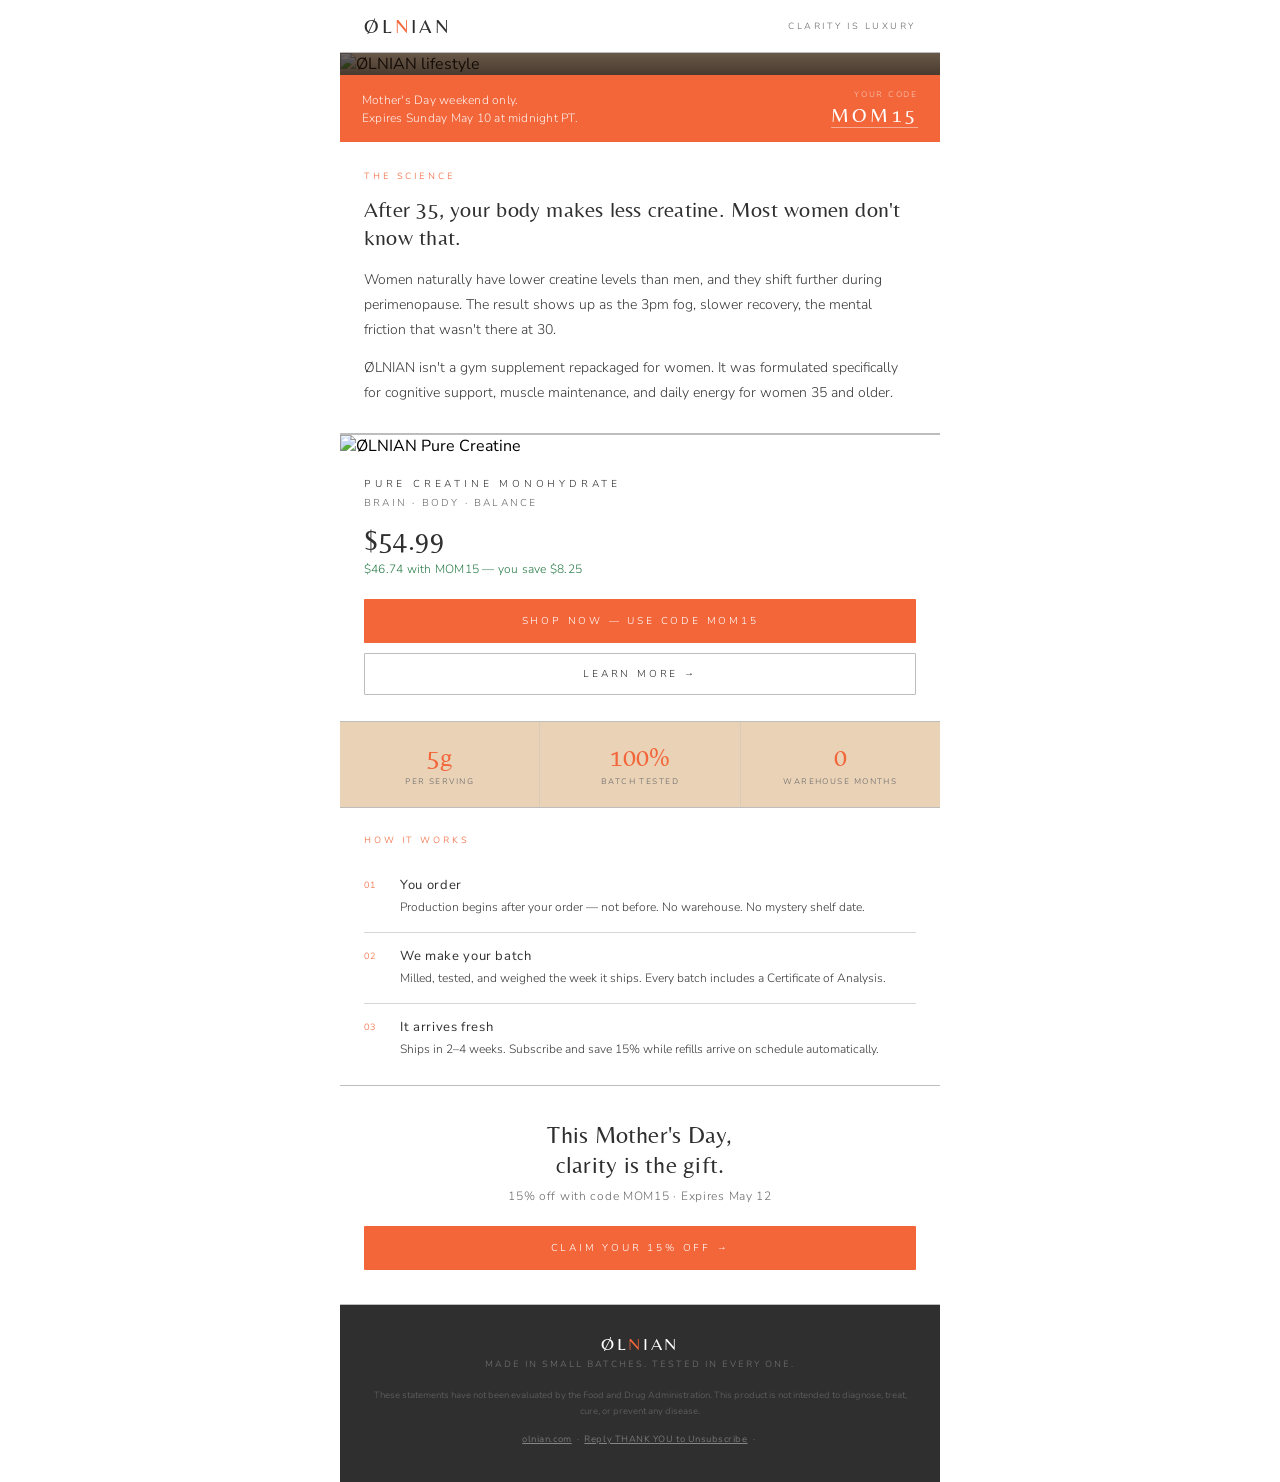
==== olnian-mothers-day-email.html @ 3421213a "Add multi-draft email editor app shell Graduates the single-file Mother's Day email editor into a lo" ====
<!doctype html>
<html lang="en">
<head>
<meta charset="utf-8">
<meta name="viewport" content="width=device-width,initial-scale=1">
<title>ØLNIAN — Mother's Day email (source)</title>
<link rel="preconnect" href="https://fonts.googleapis.com">
<link href="https://fonts.googleapis.com/css2?family=Belleza&family=Nunito+Sans:wght@300;400&display=swap" rel="stylesheet">
<style>
    @import url('https://fonts.googleapis.com/css2?family=Belleza&family=Nunito+Sans:wght@300;400&display=swap');

    body,
    table,
    td,
    a {
        -webkit-text-size-adjust: 100%;
        -ms-text-size-adjust: 100%;
        margin: 0;
        padding: 0;
    }

    #email-root {
        max-width: 600px;
        margin: 0 auto;
        background: #FFFFFF;
        font-family: 'Nunito Sans', 'Helvetica Neue', Arial, sans-serif;
    }

    .ef-header {
        padding: 16px 24px;
        display: flex;
        justify-content: space-between;
        align-items: center;
        background: #FFFFFF;
        border-bottom: 1px solid #BDBDBD;
    }

    .ef-wordmark {
        font-family: 'Belleza', Georgia, serif;
        font-size: 20px;
        letter-spacing: 0.14em;
        color: #2F2F2F;
        text-transform: uppercase;
        line-height: 1;
    }

    .ef-wordmark-accent {
        color: #F2663A;
    }

    .ef-tagline {
        font-family: 'Nunito Sans', sans-serif;
        font-weight: 300;
        font-size: 9px;
        letter-spacing: 0.28em;
        text-transform: uppercase;
        color: #6B6B6B;
    }

    .ef-hero-wrap {
        position: relative;
        width: 100%;
        background: #EAD2B7;
        overflow: hidden;
    }

    .ef-hero-img {
        width: 100%;
        display: block;
        object-fit: cover;
    }

    .ef-hero-overlay {
        position: absolute;
        bottom: 0;
        left: 0;
        right: 0;
        background: linear-gradient(to top, rgba(28, 16, 8, 0.78) 0%, rgba(28, 16, 8, 0.1) 58%, transparent 100%);
        padding: 32px 24px 22px;
    }

    .ef-hero-kicker {
        font-family: 'Nunito Sans', sans-serif;
        font-weight: 300;
        font-size: 9px;
        letter-spacing: 0.28em;
        text-transform: uppercase;
        color: rgba(255, 255, 255, 0.65);
        margin: 0 0 8px;
    }

    .ef-hero-headline {
        font-family: 'Belleza', Georgia, serif;
        font-size: 26px;
        font-weight: 400;
        line-height: 1.2;
        color: #FFFFFF;
        margin: 0;
        letter-spacing: 0.01em;
    }

    .ef-promo {
        background: #F2663A;
        padding: 14px 22px;
        display: flex;
        align-items: center;
        justify-content: space-between;
        gap: 12px;
    }

    .ef-promo-left {
        font-family: 'Nunito Sans', sans-serif;
        font-weight: 300;
        font-size: 12px;
        color: rgba(255, 255, 255, 0.9);
        margin: 0;
        line-height: 1.5;
        letter-spacing: 0.02em;
    }

    .ef-promo-code-wrap {
        display: flex;
        flex-direction: column;
        align-items: flex-end;
        flex-shrink: 0;
    }

    .ef-promo-code-label {
        font-family: 'Nunito Sans', sans-serif;
        font-weight: 300;
        font-size: 8px;
        letter-spacing: 0.22em;
        text-transform: uppercase;
        color: rgba(255, 255, 255, 0.62);
        margin-bottom: 3px;
    }

    .ef-promo-code {
        font-family: 'Belleza', Georgia, serif;
        font-size: 20px;
        letter-spacing: 0.16em;
        color: #FFFFFF;
        text-transform: uppercase;
        border-bottom: 1px solid rgba(255, 255, 255, 0.45);
        padding-bottom: 1px;
    }

    .ef-body {
        padding: 28px 24px;
        background: #FFFFFF;
        border-bottom: 1px solid #BDBDBD;
    }

    .ef-eyebrow {
        font-family: 'Nunito Sans', sans-serif;
        font-weight: 300;
        font-size: 9px;
        letter-spacing: 0.32em;
        text-transform: uppercase;
        color: #F2663A;
        margin: 0 0 14px;
    }

    .ef-h2 {
        font-family: 'Belleza', Georgia, serif;
        font-size: 22px;
        font-weight: 400;
        line-height: 1.25;
        color: #2F2F2F;
        margin: 0 0 16px;
        letter-spacing: 0.01em;
    }

    .ef-p {
        font-family: 'Nunito Sans', sans-serif;
        font-weight: 300;
        font-size: 14px;
        line-height: 1.8;
        color: #3A3A3A;
        margin: 0 0 12px;
    }

    .ef-p:last-child {
        margin-bottom: 0;
    }

    .ef-product {
        border-top: 1px solid #BDBDBD;
        border-bottom: 1px solid #BDBDBD;
        background: #FFFFFF;
    }

    .ef-product-img {
        width: 100%;
        display: block;
        object-fit: cover;
    }

    .ef-product-info {
        padding: 20px 24px 26px;
    }

    .ef-product-name {
        font-family: 'Nunito Sans', sans-serif;
        font-weight: 300;
        font-size: 10px;
        letter-spacing: 0.38em;
        text-transform: uppercase;
        color: #2F2F2F;
        margin: 0 0 5px;
    }

    .ef-product-desc {
        font-family: 'Nunito Sans', sans-serif;
        font-weight: 300;
        font-size: 10px;
        letter-spacing: 0.22em;
        text-transform: uppercase;
        color: #6B6B6B;
        margin: 0 0 14px;
    }

    .ef-product-price {
        font-family: 'Belleza', Georgia, serif;
        font-size: 28px;
        color: #2F2F2F;
        margin: 0 0 5px;
        letter-spacing: 0.02em;
    }

    .ef-product-sale {
        font-family: 'Nunito Sans', sans-serif;
        font-weight: 300;
        font-size: 12px;
        color: #277A46;
        margin: 0 0 22px;
        letter-spacing: 0.02em;
    }

    .ef-btn {
        display: block;
        width: 100%;
        background: #F2663A;
        color: #FFFFFF !important;
        text-decoration: none !important;
        text-align: center;
        padding: 15px 0;
        font-family: 'Nunito Sans', sans-serif;
        font-weight: 300;
        font-size: 10px;
        letter-spacing: 0.28em;
        text-transform: uppercase;
        border-radius: 1px;
        box-sizing: border-box;
    }

    .ef-btn-outline {
        display: block;
        width: 100%;
        background: transparent;
        color: #2F2F2F !important;
        text-decoration: none !important;
        text-align: center;
        padding: 13px 0;
        font-family: 'Nunito Sans', sans-serif;
        font-weight: 300;
        font-size: 10px;
        letter-spacing: 0.28em;
        text-transform: uppercase;
        border-radius: 1px;
        border: 1px solid #BDBDBD;
        margin-top: 10px;
        box-sizing: border-box;
    }

    .ef-stats {
        display: flex;
        background: #EAD2B7;
        border-bottom: 1px solid #BDBDBD;
    }

    .ef-stat {
        flex: 1;
        text-align: center;
        padding: 20px 8px;
        border-right: 1px solid rgba(189, 189, 189, 0.35);
    }

    .ef-stat:last-child {
        border-right: none;
    }

    .ef-stat-num {
        font-family: 'Belleza', Georgia, serif;
        font-size: 26px;
        color: #F2663A;
        margin: 0 0 4px;
    }

    .ef-stat-label {
        font-family: 'Nunito Sans', sans-serif;
        font-weight: 300;
        font-size: 8px;
        letter-spacing: 0.18em;
        text-transform: uppercase;
        color: #6B6B6B;
        margin: 0;
    }

    .ef-steps {
        background: #FFFFFF;
        padding: 26px 24px;
        border-bottom: 1px solid #BDBDBD;
    }

    .ef-step {
        display: flex;
        gap: 16px;
        padding: 14px 0;
        border-bottom: 1px solid #D6D6D6;
    }

    .ef-step:last-child {
        border-bottom: none;
        padding-bottom: 0;
    }

    .ef-step:first-child {
        padding-top: 0;
    }

    .ef-step-num {
        font-family: 'Nunito Sans', sans-serif;
        font-weight: 300;
        font-size: 9px;
        letter-spacing: 0.12em;
        color: #F2663A;
        min-width: 20px;
        padding-top: 3px;
    }

    .ef-step-title {
        font-family: 'Nunito Sans', sans-serif;
        font-weight: 400;
        font-size: 13px;
        letter-spacing: 0.05em;
        color: #2F2F2F;
        margin: 0 0 4px;
    }

    .ef-step-body {
        font-family: 'Nunito Sans', sans-serif;
        font-weight: 300;
        font-size: 12px;
        color: #3A3A3A;
        margin: 0;
        line-height: 1.65;
    }

    .ef-closing {
        padding: 34px 24px;
        text-align: center;
        background: #FFFFFF;
        border-bottom: 1px solid #BDBDBD;
    }

    .ef-closing-h {
        font-family: 'Belleza', Georgia, serif;
        font-size: 24px;
        font-weight: 400;
        margin: 0 0 8px;
        line-height: 1.25;
        color: #2F2F2F;
        letter-spacing: 0.01em;
    }

    .ef-closing-sub {
        font-family: 'Nunito Sans', sans-serif;
        font-weight: 300;
        font-size: 12px;
        color: #6B6B6B;
        margin: 0 0 22px;
        letter-spacing: 0.06em;
    }

    .ef-footer {
        background: #2F2F2F;
        padding: 28px 24px;
        text-align: center;
    }

    .ef-footer-wordmark {
        font-family: 'Belleza', Georgia, serif;
        font-size: 18px;
        letter-spacing: 0.14em;
        color: #FFFFFF;
        margin: 0 0 4px;
        text-transform: uppercase;
    }

    .ef-footer-wordmark .ef-wordmark-accent {
        color: #F2663A;
    }

    .ef-footer-tagline {
        font-family: 'Nunito Sans', sans-serif;
        font-weight: 300;
        font-size: 9px;
        letter-spacing: 0.22em;
        text-transform: uppercase;
        color: rgba(255, 255, 255, 0.32);
        margin: 0 0 18px;
    }

    .ef-disclaimer {
        font-family: 'Nunito Sans', sans-serif;
        font-weight: 300;
        font-size: 9px;
        color: rgba(255, 255, 255, 0.26);
        line-height: 1.7;
        margin: 0 0 14px;
    }

    .ef-footer-links {
        font-family: 'Nunito Sans', sans-serif;
        font-weight: 300;
        font-size: 9px;
        color: rgba(255, 255, 255, 0.32);
        letter-spacing: 0.06em;
    }

    .ef-footer-links a {
        color: rgba(255, 255, 255, 0.42);
        text-decoration: underline;
    }

    @media only screen and (max-width:480px) {
        .ef-hero-headline {
            font-size: 22px !important;
        }

        .ef-h2 {
            font-size: 19px !important;
        }

        .ef-closing-h {
            font-size: 20px !important;
        }

        .ef-promo {
            flex-direction: column !important;
            align-items: flex-start !important;
        }

        .ef-promo-code-wrap {
            align-items: flex-start !important;
        }
    }
</style>
</head>
<body>
<div id="email-root">

    <!-- HEADER -->
    <div class="ef-header">
        <span class="ef-wordmark">ØL<span class="ef-wordmark-accent">N</span>IAN</span>
        <span class="ef-tagline">Clarity is Luxury</span>
    </div>

    <!-- HERO -->
    <div class="ef-hero-wrap" id="hero-wrap">

        <img class="ef-hero-img" id="hero-img" src="https://cdn.shopify.com/s/files/1/0678/6239/6994/files/olnian-home3.png?v=1777952403" alt="ØLNIAN lifestyle" style="display: block;">
        <div class="ef-hero-overlay" id="hero-overlay" style="display: block;">
            <p class="ef-hero-kicker"><br></p>
            <h1 class="ef-hero-headline">The supplement doctors<br>wish they'd told you<br>about at 35.</h1>
        </div>
    </div>


    <!-- PROMO BAND -->
    <div class="ef-promo">
        <p class="ef-promo-left">Mother's Day weekend only.<br>Expires Sunday May 10 at midnight PT.</p>
        <div class="ef-promo-code-wrap">
            <span class="ef-promo-code-label">Your code</span>
            <span class="ef-promo-code">MOM15</span>
        </div>
    </div>

    <!-- BODY COPY -->
    <div class="ef-body">
        <p class="ef-eyebrow">The science</p>
        <h2 class="ef-h2">After 35, your body makes less creatine. Most women don't know that.</h2>
        <p class="ef-p">Women naturally have lower creatine levels than men, and they shift further during
            perimenopause. The result shows up as the 3pm fog, slower recovery, the mental friction that wasn't there at
            30.</p>
        <p class="ef-p">ØLNIAN isn't a gym supplement repackaged for women. It was formulated specifically for cognitive
            support, muscle maintenance, and daily energy for women 35 and older.</p>
    </div>

    <!-- PRODUCT -->
    <div class="ef-product">

        <img class="ef-product-img" id="product-img" src="https://cdn.shopify.com/s/files/1/0678/6239/6994/files/pdp-1-hero-white31.png?v=1777954914" alt="ØLNIAN Pure Creatine" style="display: block;">

        <div class="ef-product-info">
            <p class="ef-product-name">Pure Creatine Monohydrate</p>
            <p class="ef-product-desc">Brain · Body · Balance</p>
            <p class="ef-product-price">$54.99</p>
            <p class="ef-product-sale">$46.74 with MOM15 — you save $8.25</p>
            <a href="https://olnian.com/products/creatine" class="ef-btn">Shop now — use code MOM15</a>
            <a href="https://olnian.com/products/creatine" class="ef-btn-outline">Learn more →</a>
        </div>
    </div>

    <!-- STATS -->
    <div class="ef-stats">
        <div class="ef-stat">
            <p class="ef-stat-num">5g</p>
            <p class="ef-stat-label">Per serving</p>
        </div>
        <div class="ef-stat">
            <p class="ef-stat-num">100%</p>
            <p class="ef-stat-label">Batch tested</p>
        </div>
        <div class="ef-stat">
            <p class="ef-stat-num">0</p>
            <p class="ef-stat-label">Warehouse months</p>
        </div>
    </div>

    <!-- HOW IT WORKS -->
    <div class="ef-steps">
        <p class="ef-eyebrow" style="margin-bottom:16px;">How it works</p>
        <div class="ef-step">
            <span class="ef-step-num">01</span>
            <div>
                <p class="ef-step-title">You order</p>
                <p class="ef-step-body">Production begins after your order — not before. No warehouse. No mystery shelf
                    date.</p>
            </div>
        </div>
        <div class="ef-step">
            <span class="ef-step-num">02</span>
            <div>
                <p class="ef-step-title">We make your batch</p>
                <p class="ef-step-body">Milled, tested, and weighed the week it ships. Every batch includes a
                    Certificate of Analysis.</p>
            </div>
        </div>
        <div class="ef-step">
            <span class="ef-step-num">03</span>
            <div>
                <p class="ef-step-title">It arrives fresh</p>
                <p class="ef-step-body">Ships in 2–4 weeks. Subscribe and save 15% while refills arrive on schedule
                    automatically.</p>
            </div>
        </div>
    </div>

    <!-- CLOSING CTA -->
    <div class="ef-closing">
        <h2 class="ef-closing-h">This Mother's Day,<br>clarity is the gift.</h2>
        <p class="ef-closing-sub">15% off with code MOM15 · Expires May 12</p>
        <a href="https://olnian.com/products/creatine" class="ef-btn">Claim your 15% off →</a>
    </div>

    <!-- FOOTER -->
    <div class="ef-footer">
        <p class="ef-footer-wordmark">ØL<span class="ef-wordmark-accent">N</span>IAN</p>
        <p class="ef-footer-tagline">Made in small batches. Tested in every one.</p>
        <p class="ef-disclaimer">These statements have not been evaluated by the Food and Drug Administration. This
            product is not intended to diagnose, treat, cure, or prevent any disease.</p>
        <p class="ef-footer-links">
            <a href="https://olnian.com">olnian.com</a> &nbsp;·&nbsp;
            <a>Reply THANK YOU to Unsubscribe</a> &nbsp;·&nbsp;
        </p>
    </div>

</div>
</body>
</html>
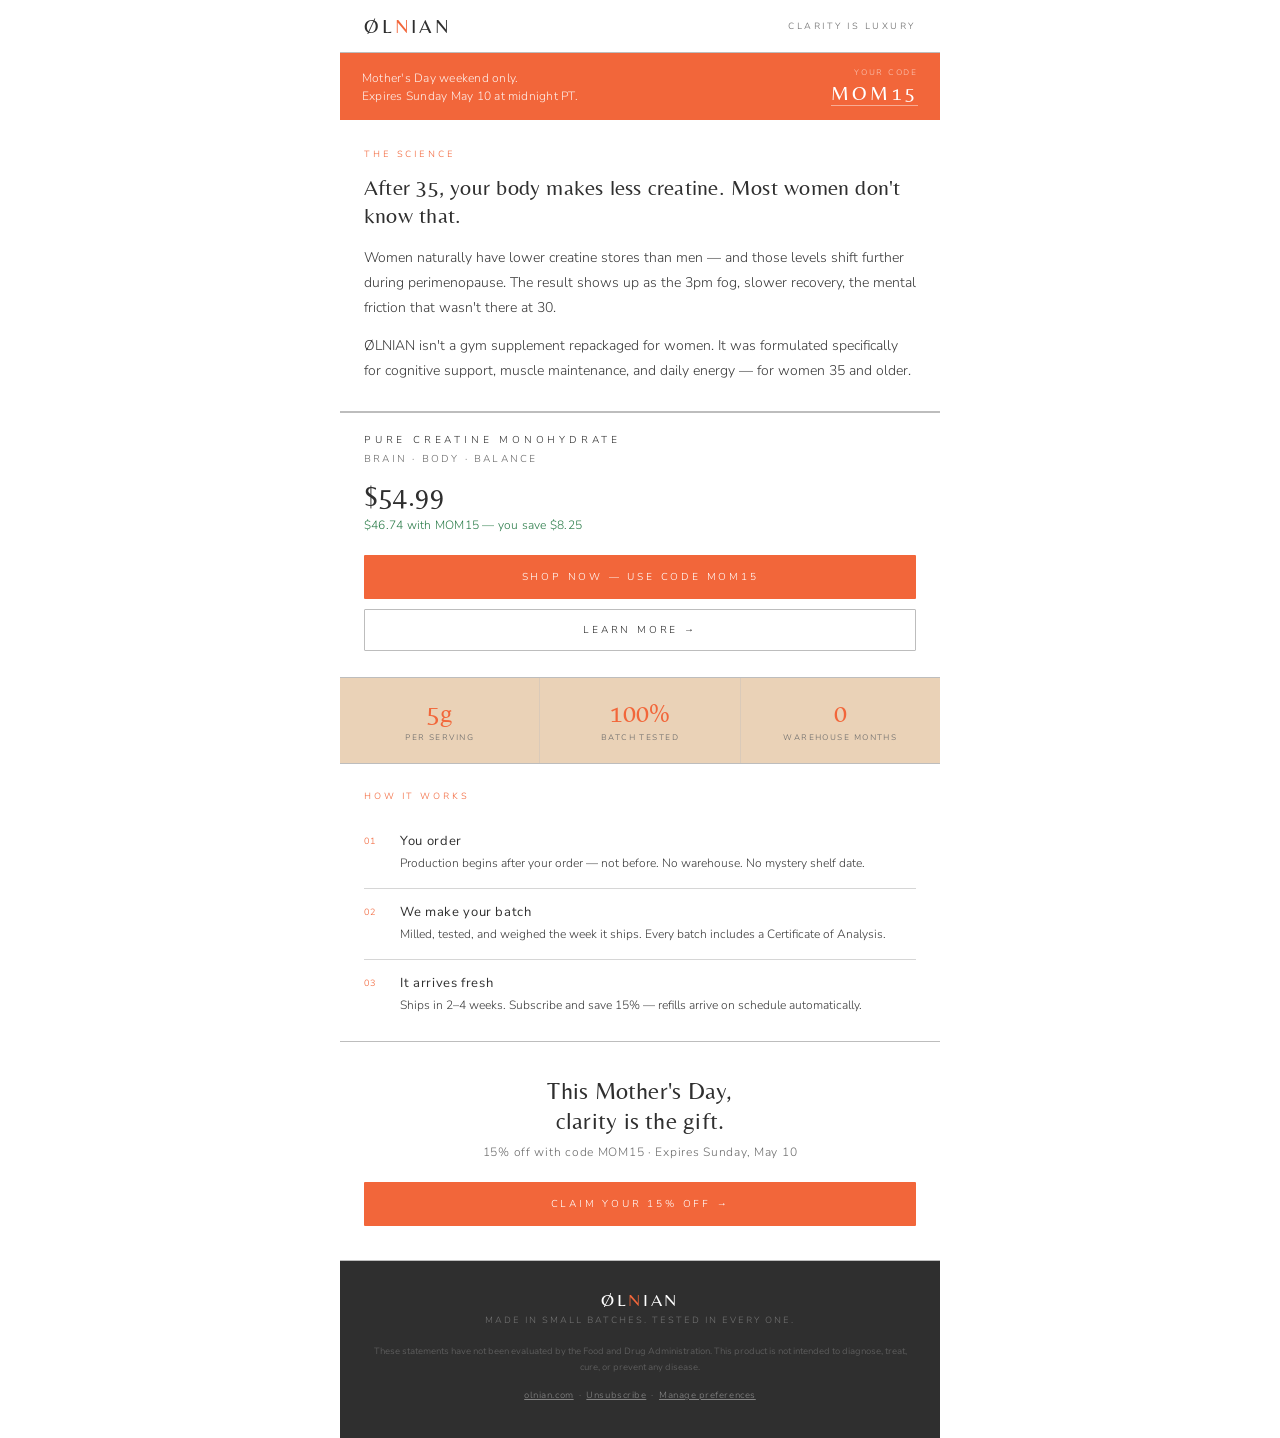
==== commit ca6fba95: "Update blank template to v2 (no inline images, dated kicker) - Hero <img> and product <img> removed;" ====
--- a/olnian-mothers-day-email.html
+++ b/olnian-mothers-day-email.html
@@ -7,455 +7,66 @@
 <link rel="preconnect" href="https://fonts.googleapis.com">
 <link href="https://fonts.googleapis.com/css2?family=Belleza&family=Nunito+Sans:wght@300;400&display=swap" rel="stylesheet">
 <style>
-    @import url('https://fonts.googleapis.com/css2?family=Belleza&family=Nunito+Sans:wght@300;400&display=swap');
-
-    body,
-    table,
-    td,
-    a {
-        -webkit-text-size-adjust: 100%;
-        -ms-text-size-adjust: 100%;
-        margin: 0;
-        padding: 0;
-    }
-
-    #email-root {
-        max-width: 600px;
-        margin: 0 auto;
-        background: #FFFFFF;
-        font-family: 'Nunito Sans', 'Helvetica Neue', Arial, sans-serif;
-    }
-
-    .ef-header {
-        padding: 16px 24px;
-        display: flex;
-        justify-content: space-between;
-        align-items: center;
-        background: #FFFFFF;
-        border-bottom: 1px solid #BDBDBD;
-    }
-
-    .ef-wordmark {
-        font-family: 'Belleza', Georgia, serif;
-        font-size: 20px;
-        letter-spacing: 0.14em;
-        color: #2F2F2F;
-        text-transform: uppercase;
-        line-height: 1;
-    }
-
-    .ef-wordmark-accent {
-        color: #F2663A;
-    }
-
-    .ef-tagline {
-        font-family: 'Nunito Sans', sans-serif;
-        font-weight: 300;
-        font-size: 9px;
-        letter-spacing: 0.28em;
-        text-transform: uppercase;
-        color: #6B6B6B;
-    }
-
-    .ef-hero-wrap {
-        position: relative;
-        width: 100%;
-        background: #EAD2B7;
-        overflow: hidden;
-    }
-
-    .ef-hero-img {
-        width: 100%;
-        display: block;
-        object-fit: cover;
-    }
-
-    .ef-hero-overlay {
-        position: absolute;
-        bottom: 0;
-        left: 0;
-        right: 0;
-        background: linear-gradient(to top, rgba(28, 16, 8, 0.78) 0%, rgba(28, 16, 8, 0.1) 58%, transparent 100%);
-        padding: 32px 24px 22px;
-    }
-
-    .ef-hero-kicker {
-        font-family: 'Nunito Sans', sans-serif;
-        font-weight: 300;
-        font-size: 9px;
-        letter-spacing: 0.28em;
-        text-transform: uppercase;
-        color: rgba(255, 255, 255, 0.65);
-        margin: 0 0 8px;
-    }
-
-    .ef-hero-headline {
-        font-family: 'Belleza', Georgia, serif;
-        font-size: 26px;
-        font-weight: 400;
-        line-height: 1.2;
-        color: #FFFFFF;
-        margin: 0;
-        letter-spacing: 0.01em;
-    }
-
-    .ef-promo {
-        background: #F2663A;
-        padding: 14px 22px;
-        display: flex;
-        align-items: center;
-        justify-content: space-between;
-        gap: 12px;
-    }
-
-    .ef-promo-left {
-        font-family: 'Nunito Sans', sans-serif;
-        font-weight: 300;
-        font-size: 12px;
-        color: rgba(255, 255, 255, 0.9);
-        margin: 0;
-        line-height: 1.5;
-        letter-spacing: 0.02em;
-    }
-
-    .ef-promo-code-wrap {
-        display: flex;
-        flex-direction: column;
-        align-items: flex-end;
-        flex-shrink: 0;
-    }
-
-    .ef-promo-code-label {
-        font-family: 'Nunito Sans', sans-serif;
-        font-weight: 300;
-        font-size: 8px;
-        letter-spacing: 0.22em;
-        text-transform: uppercase;
-        color: rgba(255, 255, 255, 0.62);
-        margin-bottom: 3px;
-    }
-
-    .ef-promo-code {
-        font-family: 'Belleza', Georgia, serif;
-        font-size: 20px;
-        letter-spacing: 0.16em;
-        color: #FFFFFF;
-        text-transform: uppercase;
-        border-bottom: 1px solid rgba(255, 255, 255, 0.45);
-        padding-bottom: 1px;
-    }
-
-    .ef-body {
-        padding: 28px 24px;
-        background: #FFFFFF;
-        border-bottom: 1px solid #BDBDBD;
-    }
-
-    .ef-eyebrow {
-        font-family: 'Nunito Sans', sans-serif;
-        font-weight: 300;
-        font-size: 9px;
-        letter-spacing: 0.32em;
-        text-transform: uppercase;
-        color: #F2663A;
-        margin: 0 0 14px;
-    }
-
-    .ef-h2 {
-        font-family: 'Belleza', Georgia, serif;
-        font-size: 22px;
-        font-weight: 400;
-        line-height: 1.25;
-        color: #2F2F2F;
-        margin: 0 0 16px;
-        letter-spacing: 0.01em;
-    }
-
-    .ef-p {
-        font-family: 'Nunito Sans', sans-serif;
-        font-weight: 300;
-        font-size: 14px;
-        line-height: 1.8;
-        color: #3A3A3A;
-        margin: 0 0 12px;
-    }
-
-    .ef-p:last-child {
-        margin-bottom: 0;
-    }
-
-    .ef-product {
-        border-top: 1px solid #BDBDBD;
-        border-bottom: 1px solid #BDBDBD;
-        background: #FFFFFF;
-    }
-
-    .ef-product-img {
-        width: 100%;
-        display: block;
-        object-fit: cover;
-    }
-
-    .ef-product-info {
-        padding: 20px 24px 26px;
-    }
-
-    .ef-product-name {
-        font-family: 'Nunito Sans', sans-serif;
-        font-weight: 300;
-        font-size: 10px;
-        letter-spacing: 0.38em;
-        text-transform: uppercase;
-        color: #2F2F2F;
-        margin: 0 0 5px;
-    }
-
-    .ef-product-desc {
-        font-family: 'Nunito Sans', sans-serif;
-        font-weight: 300;
-        font-size: 10px;
-        letter-spacing: 0.22em;
-        text-transform: uppercase;
-        color: #6B6B6B;
-        margin: 0 0 14px;
-    }
-
-    .ef-product-price {
-        font-family: 'Belleza', Georgia, serif;
-        font-size: 28px;
-        color: #2F2F2F;
-        margin: 0 0 5px;
-        letter-spacing: 0.02em;
-    }
-
-    .ef-product-sale {
-        font-family: 'Nunito Sans', sans-serif;
-        font-weight: 300;
-        font-size: 12px;
-        color: #277A46;
-        margin: 0 0 22px;
-        letter-spacing: 0.02em;
-    }
-
-    .ef-btn {
-        display: block;
-        width: 100%;
-        background: #F2663A;
-        color: #FFFFFF !important;
-        text-decoration: none !important;
-        text-align: center;
-        padding: 15px 0;
-        font-family: 'Nunito Sans', sans-serif;
-        font-weight: 300;
-        font-size: 10px;
-        letter-spacing: 0.28em;
-        text-transform: uppercase;
-        border-radius: 1px;
-        box-sizing: border-box;
-    }
-
-    .ef-btn-outline {
-        display: block;
-        width: 100%;
-        background: transparent;
-        color: #2F2F2F !important;
-        text-decoration: none !important;
-        text-align: center;
-        padding: 13px 0;
-        font-family: 'Nunito Sans', sans-serif;
-        font-weight: 300;
-        font-size: 10px;
-        letter-spacing: 0.28em;
-        text-transform: uppercase;
-        border-radius: 1px;
-        border: 1px solid #BDBDBD;
-        margin-top: 10px;
-        box-sizing: border-box;
-    }
-
-    .ef-stats {
-        display: flex;
-        background: #EAD2B7;
-        border-bottom: 1px solid #BDBDBD;
-    }
-
-    .ef-stat {
-        flex: 1;
-        text-align: center;
-        padding: 20px 8px;
-        border-right: 1px solid rgba(189, 189, 189, 0.35);
-    }
-
-    .ef-stat:last-child {
-        border-right: none;
-    }
-
-    .ef-stat-num {
-        font-family: 'Belleza', Georgia, serif;
-        font-size: 26px;
-        color: #F2663A;
-        margin: 0 0 4px;
-    }
-
-    .ef-stat-label {
-        font-family: 'Nunito Sans', sans-serif;
-        font-weight: 300;
-        font-size: 8px;
-        letter-spacing: 0.18em;
-        text-transform: uppercase;
-        color: #6B6B6B;
-        margin: 0;
-    }
-
-    .ef-steps {
-        background: #FFFFFF;
-        padding: 26px 24px;
-        border-bottom: 1px solid #BDBDBD;
-    }
-
-    .ef-step {
-        display: flex;
-        gap: 16px;
-        padding: 14px 0;
-        border-bottom: 1px solid #D6D6D6;
-    }
-
-    .ef-step:last-child {
-        border-bottom: none;
-        padding-bottom: 0;
-    }
-
-    .ef-step:first-child {
-        padding-top: 0;
-    }
-
-    .ef-step-num {
-        font-family: 'Nunito Sans', sans-serif;
-        font-weight: 300;
-        font-size: 9px;
-        letter-spacing: 0.12em;
-        color: #F2663A;
-        min-width: 20px;
-        padding-top: 3px;
-    }
-
-    .ef-step-title {
-        font-family: 'Nunito Sans', sans-serif;
-        font-weight: 400;
-        font-size: 13px;
-        letter-spacing: 0.05em;
-        color: #2F2F2F;
-        margin: 0 0 4px;
-    }
-
-    .ef-step-body {
-        font-family: 'Nunito Sans', sans-serif;
-        font-weight: 300;
-        font-size: 12px;
-        color: #3A3A3A;
-        margin: 0;
-        line-height: 1.65;
-    }
-
-    .ef-closing {
-        padding: 34px 24px;
-        text-align: center;
-        background: #FFFFFF;
-        border-bottom: 1px solid #BDBDBD;
-    }
-
-    .ef-closing-h {
-        font-family: 'Belleza', Georgia, serif;
-        font-size: 24px;
-        font-weight: 400;
-        margin: 0 0 8px;
-        line-height: 1.25;
-        color: #2F2F2F;
-        letter-spacing: 0.01em;
-    }
-
-    .ef-closing-sub {
-        font-family: 'Nunito Sans', sans-serif;
-        font-weight: 300;
-        font-size: 12px;
-        color: #6B6B6B;
-        margin: 0 0 22px;
-        letter-spacing: 0.06em;
-    }
-
-    .ef-footer {
-        background: #2F2F2F;
-        padding: 28px 24px;
-        text-align: center;
-    }
-
-    .ef-footer-wordmark {
-        font-family: 'Belleza', Georgia, serif;
-        font-size: 18px;
-        letter-spacing: 0.14em;
-        color: #FFFFFF;
-        margin: 0 0 4px;
-        text-transform: uppercase;
-    }
-
-    .ef-footer-wordmark .ef-wordmark-accent {
-        color: #F2663A;
-    }
-
-    .ef-footer-tagline {
-        font-family: 'Nunito Sans', sans-serif;
-        font-weight: 300;
-        font-size: 9px;
-        letter-spacing: 0.22em;
-        text-transform: uppercase;
-        color: rgba(255, 255, 255, 0.32);
-        margin: 0 0 18px;
-    }
-
-    .ef-disclaimer {
-        font-family: 'Nunito Sans', sans-serif;
-        font-weight: 300;
-        font-size: 9px;
-        color: rgba(255, 255, 255, 0.26);
-        line-height: 1.7;
-        margin: 0 0 14px;
-    }
-
-    .ef-footer-links {
-        font-family: 'Nunito Sans', sans-serif;
-        font-weight: 300;
-        font-size: 9px;
-        color: rgba(255, 255, 255, 0.32);
-        letter-spacing: 0.06em;
-    }
-
-    .ef-footer-links a {
-        color: rgba(255, 255, 255, 0.42);
-        text-decoration: underline;
-    }
-
-    @media only screen and (max-width:480px) {
-        .ef-hero-headline {
-            font-size: 22px !important;
-        }
-
-        .ef-h2 {
-            font-size: 19px !important;
-        }
-
-        .ef-closing-h {
-            font-size: 20px !important;
-        }
-
-        .ef-promo {
-            flex-direction: column !important;
-            align-items: flex-start !important;
-        }
-
-        .ef-promo-code-wrap {
-            align-items: flex-start !important;
-        }
-    }
+@import url('https://fonts.googleapis.com/css2?family=Belleza&family=Nunito+Sans:wght@300;400&display=swap');
+body,table,td,a{-webkit-text-size-adjust:100%;-ms-text-size-adjust:100%;margin:0;padding:0;}
+#email-root{max-width:600px;margin:0 auto;background:#FFFFFF;font-family:'Nunito Sans','Helvetica Neue',Arial,sans-serif;}
+.ef-header{padding:16px 24px;display:flex;justify-content:space-between;align-items:center;background:#FFFFFF;border-bottom:1px solid #BDBDBD;}
+.ef-wordmark{font-family:'Belleza',Georgia,serif;font-size:20px;letter-spacing:0.14em;color:#2F2F2F;text-transform:uppercase;line-height:1;}
+.ef-wordmark-accent{color:#F2663A;}
+.ef-tagline{font-family:'Nunito Sans',sans-serif;font-weight:300;font-size:9px;letter-spacing:0.28em;text-transform:uppercase;color:#6B6B6B;}
+.ef-hero-wrap{position:relative;width:100%;background:#EAD2B7;overflow:hidden;}
+.ef-hero-img{width:100%;display:block;object-fit:cover;}
+.ef-hero-overlay{position:absolute;bottom:0;left:0;right:0;background:linear-gradient(to top,rgba(28,16,8,0.78) 0%,rgba(28,16,8,0.1) 58%,transparent 100%);padding:32px 24px 22px;}
+.ef-hero-kicker{font-family:'Nunito Sans',sans-serif;font-weight:300;font-size:9px;letter-spacing:0.28em;text-transform:uppercase;color:rgba(255,255,255,0.65);margin:0 0 8px;}
+.ef-hero-headline{font-family:'Belleza',Georgia,serif;font-size:26px;font-weight:400;line-height:1.2;color:#FFFFFF;margin:0;letter-spacing:0.01em;}
+.ef-promo{background:#F2663A;padding:14px 22px;display:flex;align-items:center;justify-content:space-between;gap:12px;}
+.ef-promo-left{font-family:'Nunito Sans',sans-serif;font-weight:300;font-size:12px;color:rgba(255,255,255,0.9);margin:0;line-height:1.5;letter-spacing:0.02em;}
+.ef-promo-code-wrap{display:flex;flex-direction:column;align-items:flex-end;flex-shrink:0;}
+.ef-promo-code-label{font-family:'Nunito Sans',sans-serif;font-weight:300;font-size:8px;letter-spacing:0.22em;text-transform:uppercase;color:rgba(255,255,255,0.62);margin-bottom:3px;}
+.ef-promo-code{font-family:'Belleza',Georgia,serif;font-size:20px;letter-spacing:0.16em;color:#FFFFFF;text-transform:uppercase;border-bottom:1px solid rgba(255,255,255,0.45);padding-bottom:1px;}
+.ef-body{padding:28px 24px;background:#FFFFFF;border-bottom:1px solid #BDBDBD;}
+.ef-eyebrow{font-family:'Nunito Sans',sans-serif;font-weight:300;font-size:9px;letter-spacing:0.32em;text-transform:uppercase;color:#F2663A;margin:0 0 14px;}
+.ef-h2{font-family:'Belleza',Georgia,serif;font-size:22px;font-weight:400;line-height:1.25;color:#2F2F2F;margin:0 0 16px;letter-spacing:0.01em;}
+.ef-p{font-family:'Nunito Sans',sans-serif;font-weight:300;font-size:14px;line-height:1.8;color:#3A3A3A;margin:0 0 12px;}
+.ef-p:last-child{margin-bottom:0;}
+.ef-product{border-top:1px solid #BDBDBD;border-bottom:1px solid #BDBDBD;background:#FFFFFF;}
+.ef-product-img{width:100%;display:block;object-fit:cover;}
+.ef-product-info{padding:20px 24px 26px;}
+.ef-product-name{font-family:'Nunito Sans',sans-serif;font-weight:300;font-size:10px;letter-spacing:0.38em;text-transform:uppercase;color:#2F2F2F;margin:0 0 5px;}
+.ef-product-desc{font-family:'Nunito Sans',sans-serif;font-weight:300;font-size:10px;letter-spacing:0.22em;text-transform:uppercase;color:#6B6B6B;margin:0 0 14px;}
+.ef-product-price{font-family:'Belleza',Georgia,serif;font-size:28px;color:#2F2F2F;margin:0 0 5px;letter-spacing:0.02em;}
+.ef-product-sale{font-family:'Nunito Sans',sans-serif;font-weight:300;font-size:12px;color:#277A46;margin:0 0 22px;letter-spacing:0.02em;}
+.ef-btn{display:block;width:100%;background:#F2663A;color:#FFFFFF!important;text-decoration:none!important;text-align:center;padding:15px 0;font-family:'Nunito Sans',sans-serif;font-weight:300;font-size:10px;letter-spacing:0.28em;text-transform:uppercase;border-radius:1px;box-sizing:border-box;}
+.ef-btn-outline{display:block;width:100%;background:transparent;color:#2F2F2F!important;text-decoration:none!important;text-align:center;padding:13px 0;font-family:'Nunito Sans',sans-serif;font-weight:300;font-size:10px;letter-spacing:0.28em;text-transform:uppercase;border-radius:1px;border:1px solid #BDBDBD;margin-top:10px;box-sizing:border-box;}
+.ef-stats{display:flex;background:#EAD2B7;border-bottom:1px solid #BDBDBD;}
+.ef-stat{flex:1;text-align:center;padding:20px 8px;border-right:1px solid rgba(189,189,189,0.35);}
+.ef-stat:last-child{border-right:none;}
+.ef-stat-num{font-family:'Belleza',Georgia,serif;font-size:26px;color:#F2663A;margin:0 0 4px;}
+.ef-stat-label{font-family:'Nunito Sans',sans-serif;font-weight:300;font-size:8px;letter-spacing:0.18em;text-transform:uppercase;color:#6B6B6B;margin:0;}
+.ef-steps{background:#FFFFFF;padding:26px 24px;border-bottom:1px solid #BDBDBD;}
+.ef-step{display:flex;gap:16px;padding:14px 0;border-bottom:1px solid #D6D6D6;}
+.ef-step:last-child{border-bottom:none;padding-bottom:0;}
+.ef-step:first-child{padding-top:0;}
+.ef-step-num{font-family:'Nunito Sans',sans-serif;font-weight:300;font-size:9px;letter-spacing:0.12em;color:#F2663A;min-width:20px;padding-top:3px;}
+.ef-step-title{font-family:'Nunito Sans',sans-serif;font-weight:400;font-size:13px;letter-spacing:0.05em;color:#2F2F2F;margin:0 0 4px;}
+.ef-step-body{font-family:'Nunito Sans',sans-serif;font-weight:300;font-size:12px;color:#3A3A3A;margin:0;line-height:1.65;}
+.ef-closing{padding:34px 24px;text-align:center;background:#FFFFFF;border-bottom:1px solid #BDBDBD;}
+.ef-closing-h{font-family:'Belleza',Georgia,serif;font-size:24px;font-weight:400;margin:0 0 8px;line-height:1.25;color:#2F2F2F;letter-spacing:0.01em;}
+.ef-closing-sub{font-family:'Nunito Sans',sans-serif;font-weight:300;font-size:12px;color:#6B6B6B;margin:0 0 22px;letter-spacing:0.06em;}
+.ef-footer{background:#2F2F2F;padding:28px 24px;text-align:center;}
+.ef-footer-wordmark{font-family:'Belleza',Georgia,serif;font-size:18px;letter-spacing:0.14em;color:#FFFFFF;margin:0 0 4px;text-transform:uppercase;}
+.ef-footer-wordmark .ef-wordmark-accent{color:#F2663A;}
+.ef-footer-tagline{font-family:'Nunito Sans',sans-serif;font-weight:300;font-size:9px;letter-spacing:0.22em;text-transform:uppercase;color:rgba(255,255,255,0.32);margin:0 0 18px;}
+.ef-disclaimer{font-family:'Nunito Sans',sans-serif;font-weight:300;font-size:9px;color:rgba(255,255,255,0.26);line-height:1.7;margin:0 0 14px;}
+.ef-footer-links{font-family:'Nunito Sans',sans-serif;font-weight:300;font-size:9px;color:rgba(255,255,255,0.32);letter-spacing:0.06em;}
+.ef-footer-links a{color:rgba(255,255,255,0.42);text-decoration:underline;}
+@media only screen and (max-width:480px){
+  .ef-hero-headline{font-size:22px!important;}
+  .ef-h2{font-size:19px!important;}
+  .ef-closing-h{font-size:20px!important;}
+  .ef-promo{flex-direction:column!important;align-items:flex-start!important;}
+  .ef-promo-code-wrap{align-items:flex-start!important;}
+}
 </style>
 </head>
 <body>
@@ -463,120 +74,114 @@
 
     <!-- HEADER -->
     <div class="ef-header">
-        <span class="ef-wordmark">ØL<span class="ef-wordmark-accent">N</span>IAN</span>
-        <span class="ef-tagline">Clarity is Luxury</span>
+      <span class="ef-wordmark">ØL<span class="ef-wordmark-accent">N</span>IAN</span>
+      <span class="ef-tagline">Clarity is Luxury</span>
     </div>
 
     <!-- HERO -->
     <div class="ef-hero-wrap" id="hero-wrap">
 
-        <img class="ef-hero-img" id="hero-img" src="https://cdn.shopify.com/s/files/1/0678/6239/6994/files/olnian-home3.png?v=1777952403" alt="ØLNIAN lifestyle" style="display: block;">
-        <div class="ef-hero-overlay" id="hero-overlay" style="display: block;">
-            <p class="ef-hero-kicker"><br></p>
-            <h1 class="ef-hero-headline">The supplement doctors<br>wish they'd told you<br>about at 35.</h1>
-        </div>
+
+      <div class="ef-hero-overlay" id="hero-overlay" style="display:none;">
+        <p class="ef-hero-kicker">Mother's Day · May 10, 2026</p>
+        <h1 class="ef-hero-headline">The supplement doctors<br>wish they'd told you<br>about at 35.</h1>
+      </div>
     </div>
 
 
     <!-- PROMO BAND -->
     <div class="ef-promo">
-        <p class="ef-promo-left">Mother's Day weekend only.<br>Expires Sunday May 10 at midnight PT.</p>
-        <div class="ef-promo-code-wrap">
-            <span class="ef-promo-code-label">Your code</span>
-            <span class="ef-promo-code">MOM15</span>
-        </div>
+      <p class="ef-promo-left">Mother's Day weekend only.<br>Expires Sunday May 10 at midnight PT.</p>
+      <div class="ef-promo-code-wrap">
+        <span class="ef-promo-code-label">Your code</span>
+        <span class="ef-promo-code">MOM15</span>
+      </div>
     </div>
 
     <!-- BODY COPY -->
     <div class="ef-body">
-        <p class="ef-eyebrow">The science</p>
-        <h2 class="ef-h2">After 35, your body makes less creatine. Most women don't know that.</h2>
-        <p class="ef-p">Women naturally have lower creatine levels than men, and they shift further during
-            perimenopause. The result shows up as the 3pm fog, slower recovery, the mental friction that wasn't there at
-            30.</p>
-        <p class="ef-p">ØLNIAN isn't a gym supplement repackaged for women. It was formulated specifically for cognitive
-            support, muscle maintenance, and daily energy for women 35 and older.</p>
+      <p class="ef-eyebrow">The science</p>
+      <h2 class="ef-h2">After 35, your body makes less creatine. Most women don't know that.</h2>
+      <p class="ef-p">Women naturally have lower creatine stores than men — and those levels shift further during perimenopause. The result shows up as the 3pm fog, slower recovery, the mental friction that wasn't there at 30.</p>
+      <p class="ef-p">ØLNIAN isn't a gym supplement repackaged for women. It was formulated specifically for cognitive support, muscle maintenance, and daily energy — for women 35 and older.</p>
     </div>
 
     <!-- PRODUCT -->
     <div class="ef-product">
 
-        <img class="ef-product-img" id="product-img" src="https://cdn.shopify.com/s/files/1/0678/6239/6994/files/pdp-1-hero-white31.png?v=1777954914" alt="ØLNIAN Pure Creatine" style="display: block;">
 
-        <div class="ef-product-info">
-            <p class="ef-product-name">Pure Creatine Monohydrate</p>
-            <p class="ef-product-desc">Brain · Body · Balance</p>
-            <p class="ef-product-price">$54.99</p>
-            <p class="ef-product-sale">$46.74 with MOM15 — you save $8.25</p>
-            <a href="https://olnian.com/products/creatine" class="ef-btn">Shop now — use code MOM15</a>
-            <a href="https://olnian.com/products/creatine" class="ef-btn-outline">Learn more →</a>
-        </div>
+
+      <div class="ef-product-info">
+        <p class="ef-product-name">Pure Creatine Monohydrate</p>
+        <p class="ef-product-desc">Brain · Body · Balance</p>
+        <p class="ef-product-price">$54.99</p>
+        <p class="ef-product-sale">$46.74 with MOM15 — you save $8.25</p>
+        <a href="https://olnian.com/products/creatine" class="ef-btn">Shop now — use code MOM15</a>
+        <a href="https://olnian.com/products/creatine" class="ef-btn-outline">Learn more →</a>
+      </div>
     </div>
 
     <!-- STATS -->
     <div class="ef-stats">
-        <div class="ef-stat">
-            <p class="ef-stat-num">5g</p>
-            <p class="ef-stat-label">Per serving</p>
-        </div>
-        <div class="ef-stat">
-            <p class="ef-stat-num">100%</p>
-            <p class="ef-stat-label">Batch tested</p>
-        </div>
-        <div class="ef-stat">
-            <p class="ef-stat-num">0</p>
-            <p class="ef-stat-label">Warehouse months</p>
-        </div>
+      <div class="ef-stat">
+        <p class="ef-stat-num">5g</p>
+        <p class="ef-stat-label">Per serving</p>
+      </div>
+      <div class="ef-stat">
+        <p class="ef-stat-num">100%</p>
+        <p class="ef-stat-label">Batch tested</p>
+      </div>
+      <div class="ef-stat">
+        <p class="ef-stat-num">0</p>
+        <p class="ef-stat-label">Warehouse months</p>
+      </div>
     </div>
 
     <!-- HOW IT WORKS -->
     <div class="ef-steps">
-        <p class="ef-eyebrow" style="margin-bottom:16px;">How it works</p>
-        <div class="ef-step">
-            <span class="ef-step-num">01</span>
-            <div>
-                <p class="ef-step-title">You order</p>
-                <p class="ef-step-body">Production begins after your order — not before. No warehouse. No mystery shelf
-                    date.</p>
-            </div>
+      <p class="ef-eyebrow" style="margin-bottom:16px;">How it works</p>
+      <div class="ef-step">
+        <span class="ef-step-num">01</span>
+        <div>
+          <p class="ef-step-title">You order</p>
+          <p class="ef-step-body">Production begins after your order — not before. No warehouse. No mystery shelf date.</p>
         </div>
-        <div class="ef-step">
-            <span class="ef-step-num">02</span>
-            <div>
-                <p class="ef-step-title">We make your batch</p>
-                <p class="ef-step-body">Milled, tested, and weighed the week it ships. Every batch includes a
-                    Certificate of Analysis.</p>
-            </div>
+      </div>
+      <div class="ef-step">
+        <span class="ef-step-num">02</span>
+        <div>
+          <p class="ef-step-title">We make your batch</p>
+          <p class="ef-step-body">Milled, tested, and weighed the week it ships. Every batch includes a Certificate of Analysis.</p>
         </div>
-        <div class="ef-step">
-            <span class="ef-step-num">03</span>
-            <div>
-                <p class="ef-step-title">It arrives fresh</p>
-                <p class="ef-step-body">Ships in 2–4 weeks. Subscribe and save 15% while refills arrive on schedule
-                    automatically.</p>
-            </div>
+      </div>
+      <div class="ef-step">
+        <span class="ef-step-num">03</span>
+        <div>
+          <p class="ef-step-title">It arrives fresh</p>
+          <p class="ef-step-body">Ships in 2–4 weeks. Subscribe and save 15% — refills arrive on schedule automatically.</p>
         </div>
+      </div>
     </div>
 
     <!-- CLOSING CTA -->
     <div class="ef-closing">
-        <h2 class="ef-closing-h">This Mother's Day,<br>clarity is the gift.</h2>
-        <p class="ef-closing-sub">15% off with code MOM15 · Expires May 12</p>
-        <a href="https://olnian.com/products/creatine" class="ef-btn">Claim your 15% off →</a>
+      <h2 class="ef-closing-h">This Mother's Day,<br>clarity is the gift.</h2>
+      <p class="ef-closing-sub">15% off with code MOM15 · Expires Sunday, May 10</p>
+      <a href="https://olnian.com/products/creatine" class="ef-btn">Claim your 15% off →</a>
     </div>
 
     <!-- FOOTER -->
     <div class="ef-footer">
-        <p class="ef-footer-wordmark">ØL<span class="ef-wordmark-accent">N</span>IAN</p>
-        <p class="ef-footer-tagline">Made in small batches. Tested in every one.</p>
-        <p class="ef-disclaimer">These statements have not been evaluated by the Food and Drug Administration. This
-            product is not intended to diagnose, treat, cure, or prevent any disease.</p>
-        <p class="ef-footer-links">
-            <a href="https://olnian.com">olnian.com</a> &nbsp;·&nbsp;
-            <a>Reply THANK YOU to Unsubscribe</a> &nbsp;·&nbsp;
-        </p>
+      <p class="ef-footer-wordmark">ØL<span class="ef-wordmark-accent">N</span>IAN</p>
+      <p class="ef-footer-tagline">Made in small batches. Tested in every one.</p>
+      <p class="ef-disclaimer">These statements have not been evaluated by the Food and Drug Administration. This product is not intended to diagnose, treat, cure, or prevent any disease.</p>
+      <p class="ef-footer-links">
+        <a href="https://olnian.com">olnian.com</a> &nbsp;·&nbsp;
+        <a href="#">Unsubscribe</a> &nbsp;·&nbsp;
+        <a href="#">Manage preferences</a>
+      </p>
     </div>
 
-</div>
+  </div>
 </body>
 </html>
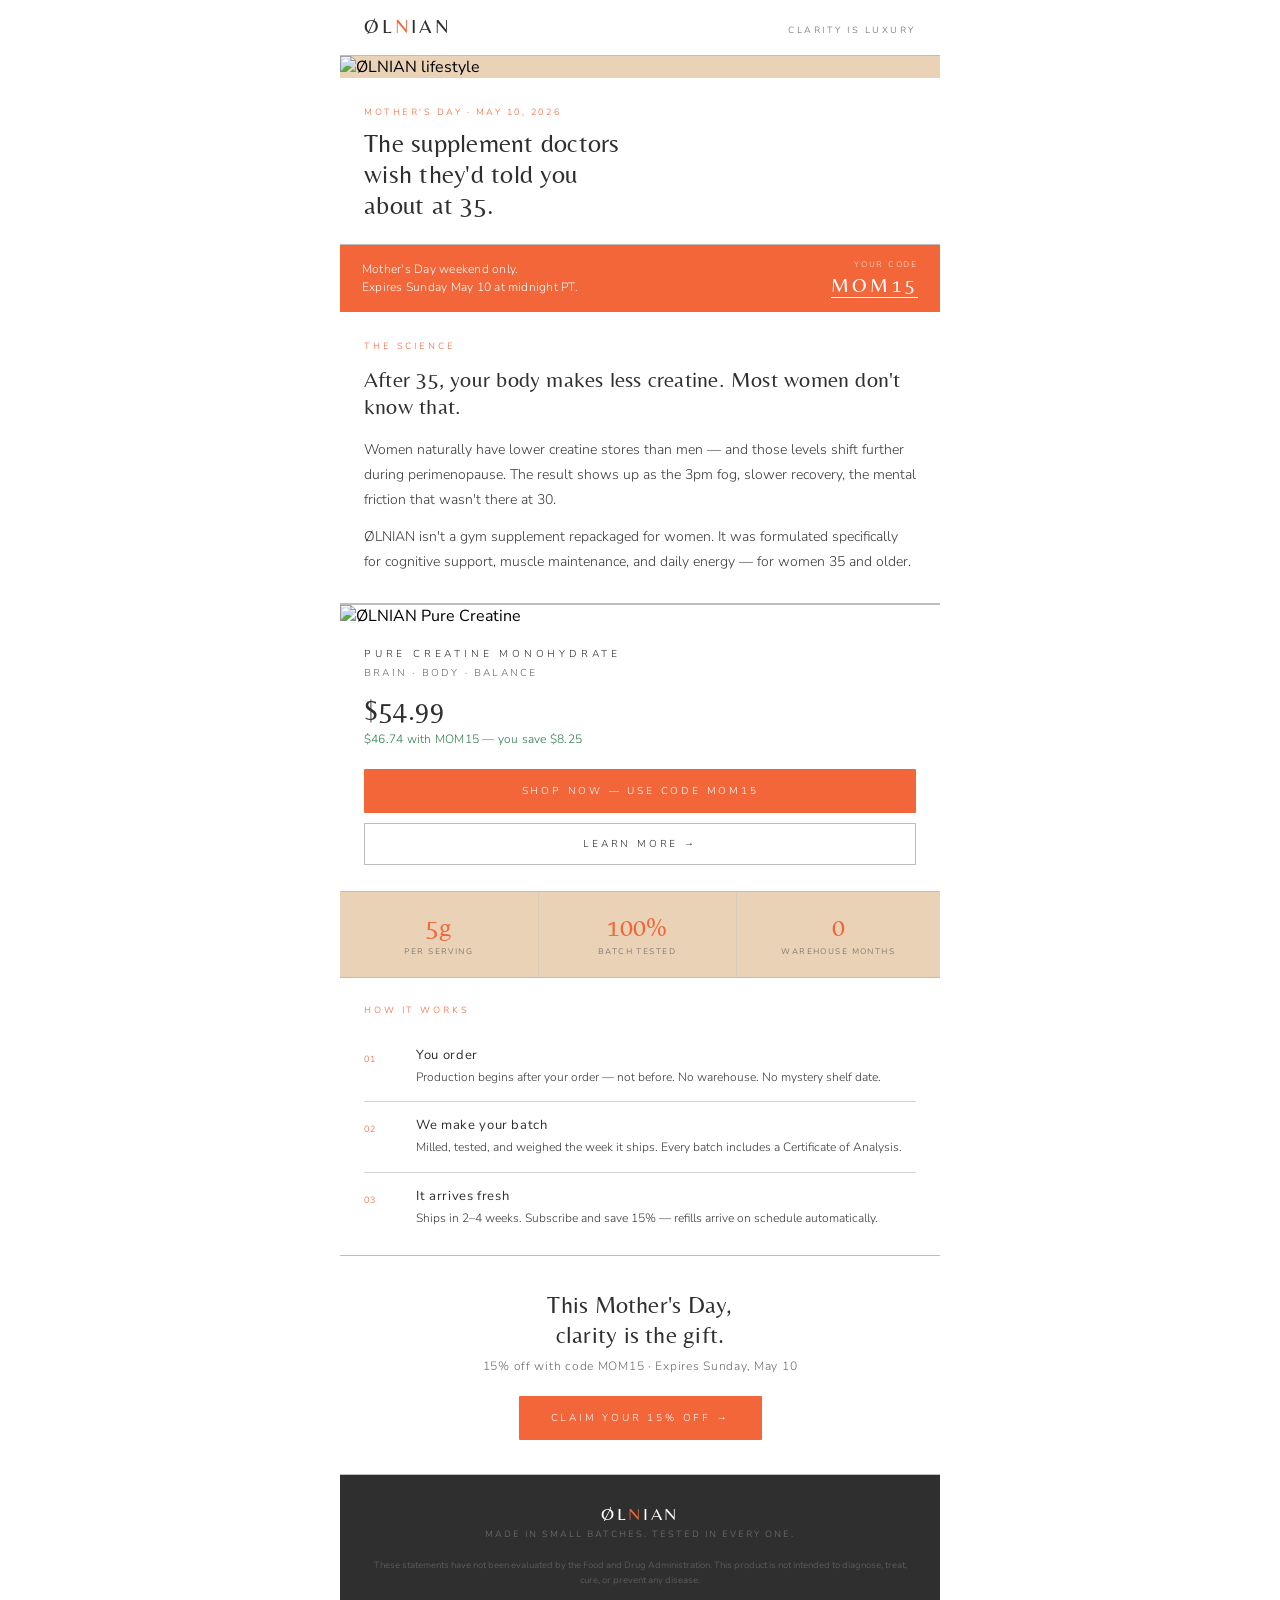
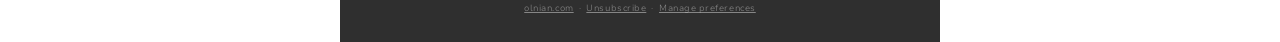
==== commit 4d1433c0: "Round 2: email-client-safe template, accent picker, image preview fix - Rewrite EMAIL_TEMPLATE_HTML " ====
--- a/olnian-mothers-day-email.html
+++ b/olnian-mothers-day-email.html
@@ -3,185 +3,244 @@
 <head>
 <meta charset="utf-8">
 <meta name="viewport" content="width=device-width,initial-scale=1">
-<title>ØLNIAN — Mother's Day email (source)</title>
+<meta http-equiv="X-UA-Compatible" content="IE=edge">
+<title>ØLNIAN — Mother's Day email (source v3)</title>
 <link rel="preconnect" href="https://fonts.googleapis.com">
 <link href="https://fonts.googleapis.com/css2?family=Belleza&family=Nunito+Sans:wght@300;400&display=swap" rel="stylesheet">
 <style>
-@import url('https://fonts.googleapis.com/css2?family=Belleza&family=Nunito+Sans:wght@300;400&display=swap');
-body,table,td,a{-webkit-text-size-adjust:100%;-ms-text-size-adjust:100%;margin:0;padding:0;}
-#email-root{max-width:600px;margin:0 auto;background:#FFFFFF;font-family:'Nunito Sans','Helvetica Neue',Arial,sans-serif;}
-.ef-header{padding:16px 24px;display:flex;justify-content:space-between;align-items:center;background:#FFFFFF;border-bottom:1px solid #BDBDBD;}
-.ef-wordmark{font-family:'Belleza',Georgia,serif;font-size:20px;letter-spacing:0.14em;color:#2F2F2F;text-transform:uppercase;line-height:1;}
-.ef-wordmark-accent{color:#F2663A;}
-.ef-tagline{font-family:'Nunito Sans',sans-serif;font-weight:300;font-size:9px;letter-spacing:0.28em;text-transform:uppercase;color:#6B6B6B;}
-.ef-hero-wrap{position:relative;width:100%;background:#EAD2B7;overflow:hidden;}
-.ef-hero-img{width:100%;display:block;object-fit:cover;}
-.ef-hero-overlay{position:absolute;bottom:0;left:0;right:0;background:linear-gradient(to top,rgba(28,16,8,0.78) 0%,rgba(28,16,8,0.1) 58%,transparent 100%);padding:32px 24px 22px;}
-.ef-hero-kicker{font-family:'Nunito Sans',sans-serif;font-weight:300;font-size:9px;letter-spacing:0.28em;text-transform:uppercase;color:rgba(255,255,255,0.65);margin:0 0 8px;}
-.ef-hero-headline{font-family:'Belleza',Georgia,serif;font-size:26px;font-weight:400;line-height:1.2;color:#FFFFFF;margin:0;letter-spacing:0.01em;}
-.ef-promo{background:#F2663A;padding:14px 22px;display:flex;align-items:center;justify-content:space-between;gap:12px;}
-.ef-promo-left{font-family:'Nunito Sans',sans-serif;font-weight:300;font-size:12px;color:rgba(255,255,255,0.9);margin:0;line-height:1.5;letter-spacing:0.02em;}
-.ef-promo-code-wrap{display:flex;flex-direction:column;align-items:flex-end;flex-shrink:0;}
-.ef-promo-code-label{font-family:'Nunito Sans',sans-serif;font-weight:300;font-size:8px;letter-spacing:0.22em;text-transform:uppercase;color:rgba(255,255,255,0.62);margin-bottom:3px;}
-.ef-promo-code{font-family:'Belleza',Georgia,serif;font-size:20px;letter-spacing:0.16em;color:#FFFFFF;text-transform:uppercase;border-bottom:1px solid rgba(255,255,255,0.45);padding-bottom:1px;}
-.ef-body{padding:28px 24px;background:#FFFFFF;border-bottom:1px solid #BDBDBD;}
-.ef-eyebrow{font-family:'Nunito Sans',sans-serif;font-weight:300;font-size:9px;letter-spacing:0.32em;text-transform:uppercase;color:#F2663A;margin:0 0 14px;}
-.ef-h2{font-family:'Belleza',Georgia,serif;font-size:22px;font-weight:400;line-height:1.25;color:#2F2F2F;margin:0 0 16px;letter-spacing:0.01em;}
-.ef-p{font-family:'Nunito Sans',sans-serif;font-weight:300;font-size:14px;line-height:1.8;color:#3A3A3A;margin:0 0 12px;}
-.ef-p:last-child{margin-bottom:0;}
-.ef-product{border-top:1px solid #BDBDBD;border-bottom:1px solid #BDBDBD;background:#FFFFFF;}
-.ef-product-img{width:100%;display:block;object-fit:cover;}
-.ef-product-info{padding:20px 24px 26px;}
-.ef-product-name{font-family:'Nunito Sans',sans-serif;font-weight:300;font-size:10px;letter-spacing:0.38em;text-transform:uppercase;color:#2F2F2F;margin:0 0 5px;}
-.ef-product-desc{font-family:'Nunito Sans',sans-serif;font-weight:300;font-size:10px;letter-spacing:0.22em;text-transform:uppercase;color:#6B6B6B;margin:0 0 14px;}
-.ef-product-price{font-family:'Belleza',Georgia,serif;font-size:28px;color:#2F2F2F;margin:0 0 5px;letter-spacing:0.02em;}
-.ef-product-sale{font-family:'Nunito Sans',sans-serif;font-weight:300;font-size:12px;color:#277A46;margin:0 0 22px;letter-spacing:0.02em;}
-.ef-btn{display:block;width:100%;background:#F2663A;color:#FFFFFF!important;text-decoration:none!important;text-align:center;padding:15px 0;font-family:'Nunito Sans',sans-serif;font-weight:300;font-size:10px;letter-spacing:0.28em;text-transform:uppercase;border-radius:1px;box-sizing:border-box;}
-.ef-btn-outline{display:block;width:100%;background:transparent;color:#2F2F2F!important;text-decoration:none!important;text-align:center;padding:13px 0;font-family:'Nunito Sans',sans-serif;font-weight:300;font-size:10px;letter-spacing:0.28em;text-transform:uppercase;border-radius:1px;border:1px solid #BDBDBD;margin-top:10px;box-sizing:border-box;}
-.ef-stats{display:flex;background:#EAD2B7;border-bottom:1px solid #BDBDBD;}
-.ef-stat{flex:1;text-align:center;padding:20px 8px;border-right:1px solid rgba(189,189,189,0.35);}
-.ef-stat:last-child{border-right:none;}
-.ef-stat-num{font-family:'Belleza',Georgia,serif;font-size:26px;color:#F2663A;margin:0 0 4px;}
-.ef-stat-label{font-family:'Nunito Sans',sans-serif;font-weight:300;font-size:8px;letter-spacing:0.18em;text-transform:uppercase;color:#6B6B6B;margin:0;}
-.ef-steps{background:#FFFFFF;padding:26px 24px;border-bottom:1px solid #BDBDBD;}
-.ef-step{display:flex;gap:16px;padding:14px 0;border-bottom:1px solid #D6D6D6;}
-.ef-step:last-child{border-bottom:none;padding-bottom:0;}
-.ef-step:first-child{padding-top:0;}
-.ef-step-num{font-family:'Nunito Sans',sans-serif;font-weight:300;font-size:9px;letter-spacing:0.12em;color:#F2663A;min-width:20px;padding-top:3px;}
-.ef-step-title{font-family:'Nunito Sans',sans-serif;font-weight:400;font-size:13px;letter-spacing:0.05em;color:#2F2F2F;margin:0 0 4px;}
-.ef-step-body{font-family:'Nunito Sans',sans-serif;font-weight:300;font-size:12px;color:#3A3A3A;margin:0;line-height:1.65;}
-.ef-closing{padding:34px 24px;text-align:center;background:#FFFFFF;border-bottom:1px solid #BDBDBD;}
-.ef-closing-h{font-family:'Belleza',Georgia,serif;font-size:24px;font-weight:400;margin:0 0 8px;line-height:1.25;color:#2F2F2F;letter-spacing:0.01em;}
-.ef-closing-sub{font-family:'Nunito Sans',sans-serif;font-weight:300;font-size:12px;color:#6B6B6B;margin:0 0 22px;letter-spacing:0.06em;}
-.ef-footer{background:#2F2F2F;padding:28px 24px;text-align:center;}
-.ef-footer-wordmark{font-family:'Belleza',Georgia,serif;font-size:18px;letter-spacing:0.14em;color:#FFFFFF;margin:0 0 4px;text-transform:uppercase;}
-.ef-footer-wordmark .ef-wordmark-accent{color:#F2663A;}
-.ef-footer-tagline{font-family:'Nunito Sans',sans-serif;font-weight:300;font-size:9px;letter-spacing:0.22em;text-transform:uppercase;color:rgba(255,255,255,0.32);margin:0 0 18px;}
-.ef-disclaimer{font-family:'Nunito Sans',sans-serif;font-weight:300;font-size:9px;color:rgba(255,255,255,0.26);line-height:1.7;margin:0 0 14px;}
-.ef-footer-links{font-family:'Nunito Sans',sans-serif;font-weight:300;font-size:9px;color:rgba(255,255,255,0.32);letter-spacing:0.06em;}
-.ef-footer-links a{color:rgba(255,255,255,0.42);text-decoration:underline;}
-@media only screen and (max-width:480px){
-  .ef-hero-headline{font-size:22px!important;}
-  .ef-h2{font-size:19px!important;}
-  .ef-closing-h{font-size:20px!important;}
-  .ef-promo{flex-direction:column!important;align-items:flex-start!important;}
-  .ef-promo-code-wrap{align-items:flex-start!important;}
+body, table, td, a {
+    -webkit-text-size-adjust: 100%;
+    -ms-text-size-adjust: 100%;
+    margin: 0;
+    padding: 0;
+}
+
+table { border-collapse: collapse; }
+img { border: 0; outline: none; text-decoration: none; -ms-interpolation-mode: bicubic; }
+
+#email-root {
+    max-width: 600px;
+    margin: 0 auto;
+    background: #FFFFFF;
+    font-family: 'Nunito Sans', 'Helvetica Neue', Arial, sans-serif;
+}
+
+.ef-wordmark { font-family: 'Belleza', Georgia, serif; font-size: 20px; letter-spacing: 0.14em; color: #2F2F2F; text-transform: uppercase; line-height: 1; }
+.ef-wordmark-accent { color: #F2663A; }
+.ef-tagline { font-family: 'Nunito Sans', sans-serif; font-weight: 300; font-size: 9px; letter-spacing: 0.28em; text-transform: uppercase; color: #6B6B6B; }
+
+.ef-hero-wrap { background: #EAD2B7; }
+.ef-hero-img { width: 100%; height: auto; display: block; }
+.ef-hero-text { background: #FFFFFF; padding: 28px 24px 22px; border-bottom: 1px solid #BDBDBD; }
+.ef-hero-kicker { font-family: 'Nunito Sans', sans-serif; font-weight: 300; font-size: 9px; letter-spacing: 0.28em; text-transform: uppercase; color: #F2663A; margin: 0 0 10px; }
+.ef-hero-headline { font-family: 'Belleza', Georgia, serif; font-size: 26px; font-weight: 400; line-height: 1.2; color: #2F2F2F; margin: 0; letter-spacing: 0.01em; }
+
+.ef-promo { background: #F2663A; }
+.ef-promo-left { font-family: 'Nunito Sans', sans-serif; font-weight: 300; font-size: 12px; color: #FFFFFF; margin: 0; line-height: 1.5; letter-spacing: 0.02em; }
+.ef-promo-code-label { font-family: 'Nunito Sans', sans-serif; font-weight: 300; font-size: 8px; letter-spacing: 0.22em; text-transform: uppercase; color: #FFFFFF; opacity: 0.8; margin: 0 0 3px; display: block; }
+.ef-promo-code { font-family: 'Belleza', Georgia, serif; font-size: 20px; letter-spacing: 0.16em; color: #FFFFFF; text-transform: uppercase; border-bottom: 1px solid #FFFFFF; padding-bottom: 1px; display: inline-block; }
+
+.ef-body { padding: 28px 24px; background: #FFFFFF; border-bottom: 1px solid #BDBDBD; }
+.ef-eyebrow { font-family: 'Nunito Sans', sans-serif; font-weight: 300; font-size: 9px; letter-spacing: 0.32em; text-transform: uppercase; color: #F2663A; margin: 0 0 14px; }
+.ef-h2 { font-family: 'Belleza', Georgia, serif; font-size: 22px; font-weight: 400; line-height: 1.25; color: #2F2F2F; margin: 0 0 16px; letter-spacing: 0.01em; }
+.ef-p { font-family: 'Nunito Sans', sans-serif; font-weight: 300; font-size: 14px; line-height: 1.8; color: #3A3A3A; margin: 0 0 12px; }
+.ef-p:last-child { margin-bottom: 0; }
+
+.ef-product { border-top: 1px solid #BDBDBD; border-bottom: 1px solid #BDBDBD; background: #FFFFFF; }
+.ef-product-img { width: 100%; height: auto; display: block; }
+.ef-product-info { padding: 20px 24px 26px; }
+.ef-product-name { font-family: 'Nunito Sans', sans-serif; font-weight: 300; font-size: 10px; letter-spacing: 0.38em; text-transform: uppercase; color: #2F2F2F; margin: 0 0 5px; }
+.ef-product-desc { font-family: 'Nunito Sans', sans-serif; font-weight: 300; font-size: 10px; letter-spacing: 0.22em; text-transform: uppercase; color: #6B6B6B; margin: 0 0 14px; }
+.ef-product-price { font-family: 'Belleza', Georgia, serif; font-size: 28px; color: #2F2F2F; margin: 0 0 5px; letter-spacing: 0.02em; }
+.ef-product-sale { font-family: 'Nunito Sans', sans-serif; font-weight: 300; font-size: 12px; color: #277A46; margin: 0 0 22px; letter-spacing: 0.02em; }
+
+.ef-btn { font-family: 'Nunito Sans', sans-serif; font-weight: 300; font-size: 10px; letter-spacing: 0.28em; text-transform: uppercase; color: #FFFFFF; text-decoration: none; display: block; padding: 15px 0; }
+.ef-btn-outline { font-family: 'Nunito Sans', sans-serif; font-weight: 300; font-size: 10px; letter-spacing: 0.28em; text-transform: uppercase; color: #2F2F2F; text-decoration: none; display: block; padding: 13px 0; }
+
+.ef-stats { background: #EAD2B7; border-bottom: 1px solid #BDBDBD; }
+.ef-stat-num { font-family: 'Belleza', Georgia, serif; font-size: 26px; color: #F2663A; margin: 0 0 4px; }
+.ef-stat-label { font-family: 'Nunito Sans', sans-serif; font-weight: 300; font-size: 8px; letter-spacing: 0.18em; text-transform: uppercase; color: #6B6B6B; margin: 0; }
+
+.ef-steps { background: #FFFFFF; padding: 26px 24px; border-bottom: 1px solid #BDBDBD; }
+.ef-step-num { font-family: 'Nunito Sans', sans-serif; font-weight: 300; font-size: 9px; letter-spacing: 0.12em; color: #F2663A; }
+.ef-step-title { font-family: 'Nunito Sans', sans-serif; font-weight: 400; font-size: 13px; letter-spacing: 0.05em; color: #2F2F2F; margin: 0 0 4px; }
+.ef-step-body { font-family: 'Nunito Sans', sans-serif; font-weight: 300; font-size: 12px; color: #3A3A3A; margin: 0; line-height: 1.65; }
+
+.ef-closing { padding: 34px 24px; text-align: center; background: #FFFFFF; border-bottom: 1px solid #BDBDBD; }
+.ef-closing-h { font-family: 'Belleza', Georgia, serif; font-size: 24px; font-weight: 400; margin: 0 0 8px; line-height: 1.25; color: #2F2F2F; letter-spacing: 0.01em; }
+.ef-closing-sub { font-family: 'Nunito Sans', sans-serif; font-weight: 300; font-size: 12px; color: #6B6B6B; margin: 0 0 22px; letter-spacing: 0.06em; }
+
+.ef-footer { background: #2F2F2F; padding: 28px 24px; text-align: center; }
+.ef-footer-wordmark { font-family: 'Belleza', Georgia, serif; font-size: 18px; letter-spacing: 0.14em; color: #FFFFFF; margin: 0 0 4px; text-transform: uppercase; }
+.ef-footer-wordmark .ef-wordmark-accent { color: #F2663A; }
+.ef-footer-tagline { font-family: 'Nunito Sans', sans-serif; font-weight: 300; font-size: 9px; letter-spacing: 0.22em; text-transform: uppercase; color: rgba(255,255,255,0.32); margin: 0 0 18px; }
+.ef-disclaimer { font-family: 'Nunito Sans', sans-serif; font-weight: 300; font-size: 9px; color: rgba(255,255,255,0.26); line-height: 1.7; margin: 0 0 14px; }
+.ef-footer-links { font-family: 'Nunito Sans', sans-serif; font-weight: 300; font-size: 9px; color: rgba(255,255,255,0.32); letter-spacing: 0.06em; margin: 0; }
+.ef-footer-links a { color: rgba(255,255,255,0.42); text-decoration: underline; }
+
+@media only screen and (max-width: 480px) {
+    .ef-hero-headline { font-size: 22px !important; }
+    .ef-h2 { font-size: 19px !important; }
+    .ef-closing-h { font-size: 20px !important; }
+    .ef-promo-stack td { display: block !important; width: 100% !important; text-align: left !important; padding: 6px 22px !important; }
+    .ef-promo-stack td:first-child { padding-top: 14px !important; }
+    .ef-promo-stack td:last-child { padding-bottom: 14px !important; }
 }
 </style>
 </head>
 <body>
-<div id="email-root">
-
-    <!-- HEADER -->
-    <div class="ef-header">
-      <span class="ef-wordmark">ØL<span class="ef-wordmark-accent">N</span>IAN</span>
-      <span class="ef-tagline">Clarity is Luxury</span>
+<div id="email-root" data-v="3" style="max-width:600px;margin:0 auto;background:#FFFFFF;font-family:'Nunito Sans','Helvetica Neue',Arial,sans-serif;">
+
+  <!-- HEADER -->
+  <table class="ef-header" role="presentation" border="0" cellspacing="0" cellpadding="0" width="100%" style="background:#FFFFFF;border-bottom:1px solid #BDBDBD;">
+    <tr>
+      <td align="left" valign="middle" style="padding:16px 24px;">
+        <span class="ef-wordmark" style="font-family:'Belleza',Georgia,serif;font-size:20px;letter-spacing:0.14em;color:#2F2F2F;text-transform:uppercase;line-height:1;">ØL<span class="ef-wordmark-accent" style="color:#F2663A;">N</span>IAN</span>
+      </td>
+      <td align="right" valign="middle" style="padding:16px 24px;">
+        <span class="ef-tagline" style="font-family:'Nunito Sans',sans-serif;font-weight:300;font-size:9px;letter-spacing:0.28em;text-transform:uppercase;color:#6B6B6B;">Clarity is Luxury</span>
+      </td>
+    </tr>
+  </table>
+
+  <!-- HERO IMAGE -->
+  <div class="ef-hero-wrap" id="hero-wrap" style="background:#EAD2B7;">
+    <img class="ef-hero-img" id="hero-img" src="https://cdn.shopify.com/s/files/1/0678/6239/6994/files/olnian-home3.png?v=1777952403" alt="ØLNIAN lifestyle" style="display:block;width:100%;height:auto;border:0;">
+  </div>
+
+  <!-- HERO TEXT -->
+  <div class="ef-hero-text" style="background:#FFFFFF;padding:28px 24px 22px;border-bottom:1px solid #BDBDBD;">
+    <p class="ef-hero-kicker" style="font-family:'Nunito Sans',sans-serif;font-weight:300;font-size:9px;letter-spacing:0.28em;text-transform:uppercase;color:#F2663A;margin:0 0 10px;">Mother's Day · May 10, 2026</p>
+    <h1 class="ef-hero-headline" style="font-family:'Belleza',Georgia,serif;font-size:26px;font-weight:400;line-height:1.2;color:#2F2F2F;margin:0;letter-spacing:0.01em;">The supplement doctors<br>wish they'd told you<br>about at 35.</h1>
+  </div>
+
+  <!-- PROMO BAND -->
+  <table class="ef-promo ef-promo-stack" role="presentation" border="0" cellspacing="0" cellpadding="0" width="100%" bgcolor="#F2663A" style="background-color:#F2663A;">
+    <tr>
+      <td align="left" valign="middle" style="padding:14px 22px;">
+        <p class="ef-promo-left" style="font-family:'Nunito Sans',sans-serif;font-weight:300;font-size:12px;color:#FFFFFF;margin:0;line-height:1.5;letter-spacing:0.02em;">Mother's Day weekend only.<br>Expires Sunday May 10 at midnight PT.</p>
+      </td>
+      <td align="right" valign="middle" style="padding:14px 22px;">
+        <span class="ef-promo-code-label" style="display:block;font-family:'Nunito Sans',sans-serif;font-weight:300;font-size:8px;letter-spacing:0.22em;text-transform:uppercase;color:#FFFFFF;opacity:0.8;margin:0 0 3px;">Your code</span>
+        <span class="ef-promo-code" style="display:inline-block;font-family:'Belleza',Georgia,serif;font-size:20px;letter-spacing:0.16em;color:#FFFFFF;text-transform:uppercase;border-bottom:1px solid #FFFFFF;padding-bottom:1px;">MOM15</span>
+      </td>
+    </tr>
+  </table>
+
+  <!-- BODY COPY -->
+  <div class="ef-body" style="padding:28px 24px;background:#FFFFFF;border-bottom:1px solid #BDBDBD;">
+    <p class="ef-eyebrow" style="font-family:'Nunito Sans',sans-serif;font-weight:300;font-size:9px;letter-spacing:0.32em;text-transform:uppercase;color:#F2663A;margin:0 0 14px;">The science</p>
+    <h2 class="ef-h2" style="font-family:'Belleza',Georgia,serif;font-size:22px;font-weight:400;line-height:1.25;color:#2F2F2F;margin:0 0 16px;letter-spacing:0.01em;">After 35, your body makes less creatine. Most women don't know that.</h2>
+    <p class="ef-p" style="font-family:'Nunito Sans',sans-serif;font-weight:300;font-size:14px;line-height:1.8;color:#3A3A3A;margin:0 0 12px;">Women naturally have lower creatine stores than men — and those levels shift further during perimenopause. The result shows up as the 3pm fog, slower recovery, the mental friction that wasn't there at 30.</p>
+    <p class="ef-p" style="font-family:'Nunito Sans',sans-serif;font-weight:300;font-size:14px;line-height:1.8;color:#3A3A3A;margin:0;">ØLNIAN isn't a gym supplement repackaged for women. It was formulated specifically for cognitive support, muscle maintenance, and daily energy — for women 35 and older.</p>
+  </div>
+
+  <!-- PRODUCT -->
+  <div class="ef-product" style="border-top:1px solid #BDBDBD;border-bottom:1px solid #BDBDBD;background:#FFFFFF;">
+    <img class="ef-product-img" id="product-img" src="https://cdn.shopify.com/s/files/1/0678/6239/6994/files/pdp-1-hero-white31.png?v=1777954914" alt="ØLNIAN Pure Creatine" style="display:block;width:100%;height:auto;border:0;">
+    <div class="ef-product-info" style="padding:20px 24px 26px;">
+      <p class="ef-product-name" style="font-family:'Nunito Sans',sans-serif;font-weight:300;font-size:10px;letter-spacing:0.38em;text-transform:uppercase;color:#2F2F2F;margin:0 0 5px;">Pure Creatine Monohydrate</p>
+      <p class="ef-product-desc" style="font-family:'Nunito Sans',sans-serif;font-weight:300;font-size:10px;letter-spacing:0.22em;text-transform:uppercase;color:#6B6B6B;margin:0 0 14px;">Brain · Body · Balance</p>
+      <p class="ef-product-price" style="font-family:'Belleza',Georgia,serif;font-size:28px;color:#2F2F2F;margin:0 0 5px;letter-spacing:0.02em;">$54.99</p>
+      <p class="ef-product-sale" style="font-family:'Nunito Sans',sans-serif;font-weight:300;font-size:12px;color:#277A46;margin:0 0 22px;letter-spacing:0.02em;">$46.74 with MOM15 — you save $8.25</p>
+      <table role="presentation" border="0" cellspacing="0" cellpadding="0" width="100%" style="margin:0 0 10px;">
+        <tr>
+          <td bgcolor="#F2663A" align="center" style="background-color:#F2663A;border-radius:1px;">
+            <a class="ef-btn" href="https://olnian.com/products/creatine" style="display:block;padding:15px 0;font-family:'Nunito Sans',sans-serif;font-weight:300;font-size:10px;letter-spacing:0.28em;text-transform:uppercase;color:#FFFFFF;text-decoration:none;">Shop now — use code MOM15</a>
+          </td>
+        </tr>
+      </table>
+      <table role="presentation" border="0" cellspacing="0" cellpadding="0" width="100%">
+        <tr>
+          <td align="center" style="border:1px solid #BDBDBD;border-radius:1px;">
+            <a class="ef-btn-outline" href="https://olnian.com/products/creatine" style="display:block;padding:13px 0;font-family:'Nunito Sans',sans-serif;font-weight:300;font-size:10px;letter-spacing:0.28em;text-transform:uppercase;color:#2F2F2F;text-decoration:none;">Learn more →</a>
+          </td>
+        </tr>
+      </table>
     </div>
-
-    <!-- HERO -->
-    <div class="ef-hero-wrap" id="hero-wrap">
-
-
-      <div class="ef-hero-overlay" id="hero-overlay" style="display:none;">
-        <p class="ef-hero-kicker">Mother's Day · May 10, 2026</p>
-        <h1 class="ef-hero-headline">The supplement doctors<br>wish they'd told you<br>about at 35.</h1>
-      </div>
-    </div>
-
-
-    <!-- PROMO BAND -->
-    <div class="ef-promo">
-      <p class="ef-promo-left">Mother's Day weekend only.<br>Expires Sunday May 10 at midnight PT.</p>
-      <div class="ef-promo-code-wrap">
-        <span class="ef-promo-code-label">Your code</span>
-        <span class="ef-promo-code">MOM15</span>
-      </div>
-    </div>
-
-    <!-- BODY COPY -->
-    <div class="ef-body">
-      <p class="ef-eyebrow">The science</p>
-      <h2 class="ef-h2">After 35, your body makes less creatine. Most women don't know that.</h2>
-      <p class="ef-p">Women naturally have lower creatine stores than men — and those levels shift further during perimenopause. The result shows up as the 3pm fog, slower recovery, the mental friction that wasn't there at 30.</p>
-      <p class="ef-p">ØLNIAN isn't a gym supplement repackaged for women. It was formulated specifically for cognitive support, muscle maintenance, and daily energy — for women 35 and older.</p>
-    </div>
-
-    <!-- PRODUCT -->
-    <div class="ef-product">
-
-
-
-      <div class="ef-product-info">
-        <p class="ef-product-name">Pure Creatine Monohydrate</p>
-        <p class="ef-product-desc">Brain · Body · Balance</p>
-        <p class="ef-product-price">$54.99</p>
-        <p class="ef-product-sale">$46.74 with MOM15 — you save $8.25</p>
-        <a href="https://olnian.com/products/creatine" class="ef-btn">Shop now — use code MOM15</a>
-        <a href="https://olnian.com/products/creatine" class="ef-btn-outline">Learn more →</a>
-      </div>
-    </div>
-
-    <!-- STATS -->
-    <div class="ef-stats">
-      <div class="ef-stat">
-        <p class="ef-stat-num">5g</p>
-        <p class="ef-stat-label">Per serving</p>
-      </div>
-      <div class="ef-stat">
-        <p class="ef-stat-num">100%</p>
-        <p class="ef-stat-label">Batch tested</p>
-      </div>
-      <div class="ef-stat">
-        <p class="ef-stat-num">0</p>
-        <p class="ef-stat-label">Warehouse months</p>
-      </div>
-    </div>
-
-    <!-- HOW IT WORKS -->
-    <div class="ef-steps">
-      <p class="ef-eyebrow" style="margin-bottom:16px;">How it works</p>
-      <div class="ef-step">
-        <span class="ef-step-num">01</span>
-        <div>
-          <p class="ef-step-title">You order</p>
-          <p class="ef-step-body">Production begins after your order — not before. No warehouse. No mystery shelf date.</p>
-        </div>
-      </div>
-      <div class="ef-step">
-        <span class="ef-step-num">02</span>
-        <div>
-          <p class="ef-step-title">We make your batch</p>
-          <p class="ef-step-body">Milled, tested, and weighed the week it ships. Every batch includes a Certificate of Analysis.</p>
-        </div>
-      </div>
-      <div class="ef-step">
-        <span class="ef-step-num">03</span>
-        <div>
-          <p class="ef-step-title">It arrives fresh</p>
-          <p class="ef-step-body">Ships in 2–4 weeks. Subscribe and save 15% — refills arrive on schedule automatically.</p>
-        </div>
-      </div>
-    </div>
-
-    <!-- CLOSING CTA -->
-    <div class="ef-closing">
-      <h2 class="ef-closing-h">This Mother's Day,<br>clarity is the gift.</h2>
-      <p class="ef-closing-sub">15% off with code MOM15 · Expires Sunday, May 10</p>
-      <a href="https://olnian.com/products/creatine" class="ef-btn">Claim your 15% off →</a>
-    </div>
-
-    <!-- FOOTER -->
-    <div class="ef-footer">
-      <p class="ef-footer-wordmark">ØL<span class="ef-wordmark-accent">N</span>IAN</p>
-      <p class="ef-footer-tagline">Made in small batches. Tested in every one.</p>
-      <p class="ef-disclaimer">These statements have not been evaluated by the Food and Drug Administration. This product is not intended to diagnose, treat, cure, or prevent any disease.</p>
-      <p class="ef-footer-links">
-        <a href="https://olnian.com">olnian.com</a> &nbsp;·&nbsp;
-        <a href="#">Unsubscribe</a> &nbsp;·&nbsp;
-        <a href="#">Manage preferences</a>
-      </p>
-    </div>
-
-  </div>
+  </div>
+
+  <!-- STATS -->
+  <table class="ef-stats" role="presentation" border="0" cellspacing="0" cellpadding="0" width="100%" bgcolor="#EAD2B7" style="background-color:#EAD2B7;border-bottom:1px solid #BDBDBD;">
+    <tr>
+      <td align="center" valign="top" width="33%" style="padding:20px 8px;border-right:1px solid rgba(189,189,189,0.35);">
+        <p class="ef-stat-num" style="font-family:'Belleza',Georgia,serif;font-size:26px;color:#F2663A;margin:0 0 4px;">5g</p>
+        <p class="ef-stat-label" style="font-family:'Nunito Sans',sans-serif;font-weight:300;font-size:8px;letter-spacing:0.18em;text-transform:uppercase;color:#6B6B6B;margin:0;">Per serving</p>
+      </td>
+      <td align="center" valign="top" width="33%" style="padding:20px 8px;border-right:1px solid rgba(189,189,189,0.35);">
+        <p class="ef-stat-num" style="font-family:'Belleza',Georgia,serif;font-size:26px;color:#F2663A;margin:0 0 4px;">100%</p>
+        <p class="ef-stat-label" style="font-family:'Nunito Sans',sans-serif;font-weight:300;font-size:8px;letter-spacing:0.18em;text-transform:uppercase;color:#6B6B6B;margin:0;">Batch tested</p>
+      </td>
+      <td align="center" valign="top" width="34%" style="padding:20px 8px;">
+        <p class="ef-stat-num" style="font-family:'Belleza',Georgia,serif;font-size:26px;color:#F2663A;margin:0 0 4px;">0</p>
+        <p class="ef-stat-label" style="font-family:'Nunito Sans',sans-serif;font-weight:300;font-size:8px;letter-spacing:0.18em;text-transform:uppercase;color:#6B6B6B;margin:0;">Warehouse months</p>
+      </td>
+    </tr>
+  </table>
+
+  <!-- HOW IT WORKS -->
+  <div class="ef-steps" style="background:#FFFFFF;padding:26px 24px;border-bottom:1px solid #BDBDBD;">
+    <p class="ef-eyebrow" style="font-family:'Nunito Sans',sans-serif;font-weight:300;font-size:9px;letter-spacing:0.32em;text-transform:uppercase;color:#F2663A;margin:0 0 16px;">How it works</p>
+    <table class="ef-step" role="presentation" border="0" cellspacing="0" cellpadding="0" width="100%" style="border-bottom:1px solid #D6D6D6;">
+      <tr>
+        <td valign="top" width="36" style="padding:14px 16px 14px 0;">
+          <span class="ef-step-num" style="font-family:'Nunito Sans',sans-serif;font-weight:300;font-size:9px;letter-spacing:0.12em;color:#F2663A;">01</span>
+        </td>
+        <td valign="top" style="padding:14px 0;">
+          <p class="ef-step-title" style="font-family:'Nunito Sans',sans-serif;font-weight:400;font-size:13px;letter-spacing:0.05em;color:#2F2F2F;margin:0 0 4px;">You order</p>
+          <p class="ef-step-body" style="font-family:'Nunito Sans',sans-serif;font-weight:300;font-size:12px;color:#3A3A3A;margin:0;line-height:1.65;">Production begins after your order — not before. No warehouse. No mystery shelf date.</p>
+        </td>
+      </tr>
+    </table>
+    <table class="ef-step" role="presentation" border="0" cellspacing="0" cellpadding="0" width="100%" style="border-bottom:1px solid #D6D6D6;">
+      <tr>
+        <td valign="top" width="36" style="padding:14px 16px 14px 0;">
+          <span class="ef-step-num" style="font-family:'Nunito Sans',sans-serif;font-weight:300;font-size:9px;letter-spacing:0.12em;color:#F2663A;">02</span>
+        </td>
+        <td valign="top" style="padding:14px 0;">
+          <p class="ef-step-title" style="font-family:'Nunito Sans',sans-serif;font-weight:400;font-size:13px;letter-spacing:0.05em;color:#2F2F2F;margin:0 0 4px;">We make your batch</p>
+          <p class="ef-step-body" style="font-family:'Nunito Sans',sans-serif;font-weight:300;font-size:12px;color:#3A3A3A;margin:0;line-height:1.65;">Milled, tested, and weighed the week it ships. Every batch includes a Certificate of Analysis.</p>
+        </td>
+      </tr>
+    </table>
+    <table class="ef-step" role="presentation" border="0" cellspacing="0" cellpadding="0" width="100%">
+      <tr>
+        <td valign="top" width="36" style="padding:14px 16px 0 0;">
+          <span class="ef-step-num" style="font-family:'Nunito Sans',sans-serif;font-weight:300;font-size:9px;letter-spacing:0.12em;color:#F2663A;">03</span>
+        </td>
+        <td valign="top" style="padding:14px 0 0;">
+          <p class="ef-step-title" style="font-family:'Nunito Sans',sans-serif;font-weight:400;font-size:13px;letter-spacing:0.05em;color:#2F2F2F;margin:0 0 4px;">It arrives fresh</p>
+          <p class="ef-step-body" style="font-family:'Nunito Sans',sans-serif;font-weight:300;font-size:12px;color:#3A3A3A;margin:0;line-height:1.65;">Ships in 2–4 weeks. Subscribe and save 15% — refills arrive on schedule automatically.</p>
+        </td>
+      </tr>
+    </table>
+  </div>
+
+  <!-- CLOSING -->
+  <div class="ef-closing" style="padding:34px 24px;text-align:center;background:#FFFFFF;border-bottom:1px solid #BDBDBD;">
+    <h2 class="ef-closing-h" style="font-family:'Belleza',Georgia,serif;font-size:24px;font-weight:400;margin:0 0 8px;line-height:1.25;color:#2F2F2F;letter-spacing:0.01em;">This Mother's Day,<br>clarity is the gift.</h2>
+    <p class="ef-closing-sub" style="font-family:'Nunito Sans',sans-serif;font-weight:300;font-size:12px;color:#6B6B6B;margin:0 0 22px;letter-spacing:0.06em;">15% off with code MOM15 · Expires Sunday, May 10</p>
+    <table role="presentation" border="0" cellspacing="0" cellpadding="0" align="center" style="margin:0 auto;">
+      <tr>
+        <td bgcolor="#F2663A" align="center" style="background-color:#F2663A;border-radius:1px;">
+          <a class="ef-btn" href="https://olnian.com/products/creatine" style="display:inline-block;padding:15px 32px;font-family:'Nunito Sans',sans-serif;font-weight:300;font-size:10px;letter-spacing:0.28em;text-transform:uppercase;color:#FFFFFF;text-decoration:none;">Claim your 15% off →</a>
+        </td>
+      </tr>
+    </table>
+  </div>
+
+  <!-- FOOTER -->
+  <div class="ef-footer" style="background:#2F2F2F;padding:28px 24px;text-align:center;">
+    <p class="ef-footer-wordmark" style="font-family:'Belleza',Georgia,serif;font-size:18px;letter-spacing:0.14em;color:#FFFFFF;margin:0 0 4px;text-transform:uppercase;">ØL<span class="ef-wordmark-accent" style="color:#F2663A;">N</span>IAN</p>
+    <p class="ef-footer-tagline" style="font-family:'Nunito Sans',sans-serif;font-weight:300;font-size:9px;letter-spacing:0.22em;text-transform:uppercase;color:rgba(255,255,255,0.32);margin:0 0 18px;">Made in small batches. Tested in every one.</p>
+    <p class="ef-disclaimer" style="font-family:'Nunito Sans',sans-serif;font-weight:300;font-size:9px;color:rgba(255,255,255,0.26);line-height:1.7;margin:0 0 14px;">These statements have not been evaluated by the Food and Drug Administration. This product is not intended to diagnose, treat, cure, or prevent any disease.</p>
+    <p class="ef-footer-links" style="font-family:'Nunito Sans',sans-serif;font-weight:300;font-size:9px;color:rgba(255,255,255,0.32);letter-spacing:0.06em;margin:0;">
+      <a href="https://olnian.com" style="color:rgba(255,255,255,0.42);text-decoration:underline;">olnian.com</a> &nbsp;·&nbsp;
+      <a href="#" style="color:rgba(255,255,255,0.42);text-decoration:underline;">Unsubscribe</a> &nbsp;·&nbsp;
+      <a href="#" style="color:rgba(255,255,255,0.42);text-decoration:underline;">Manage preferences</a>
+    </p>
+  </div>
+
+</div>
 </body>
 </html>
